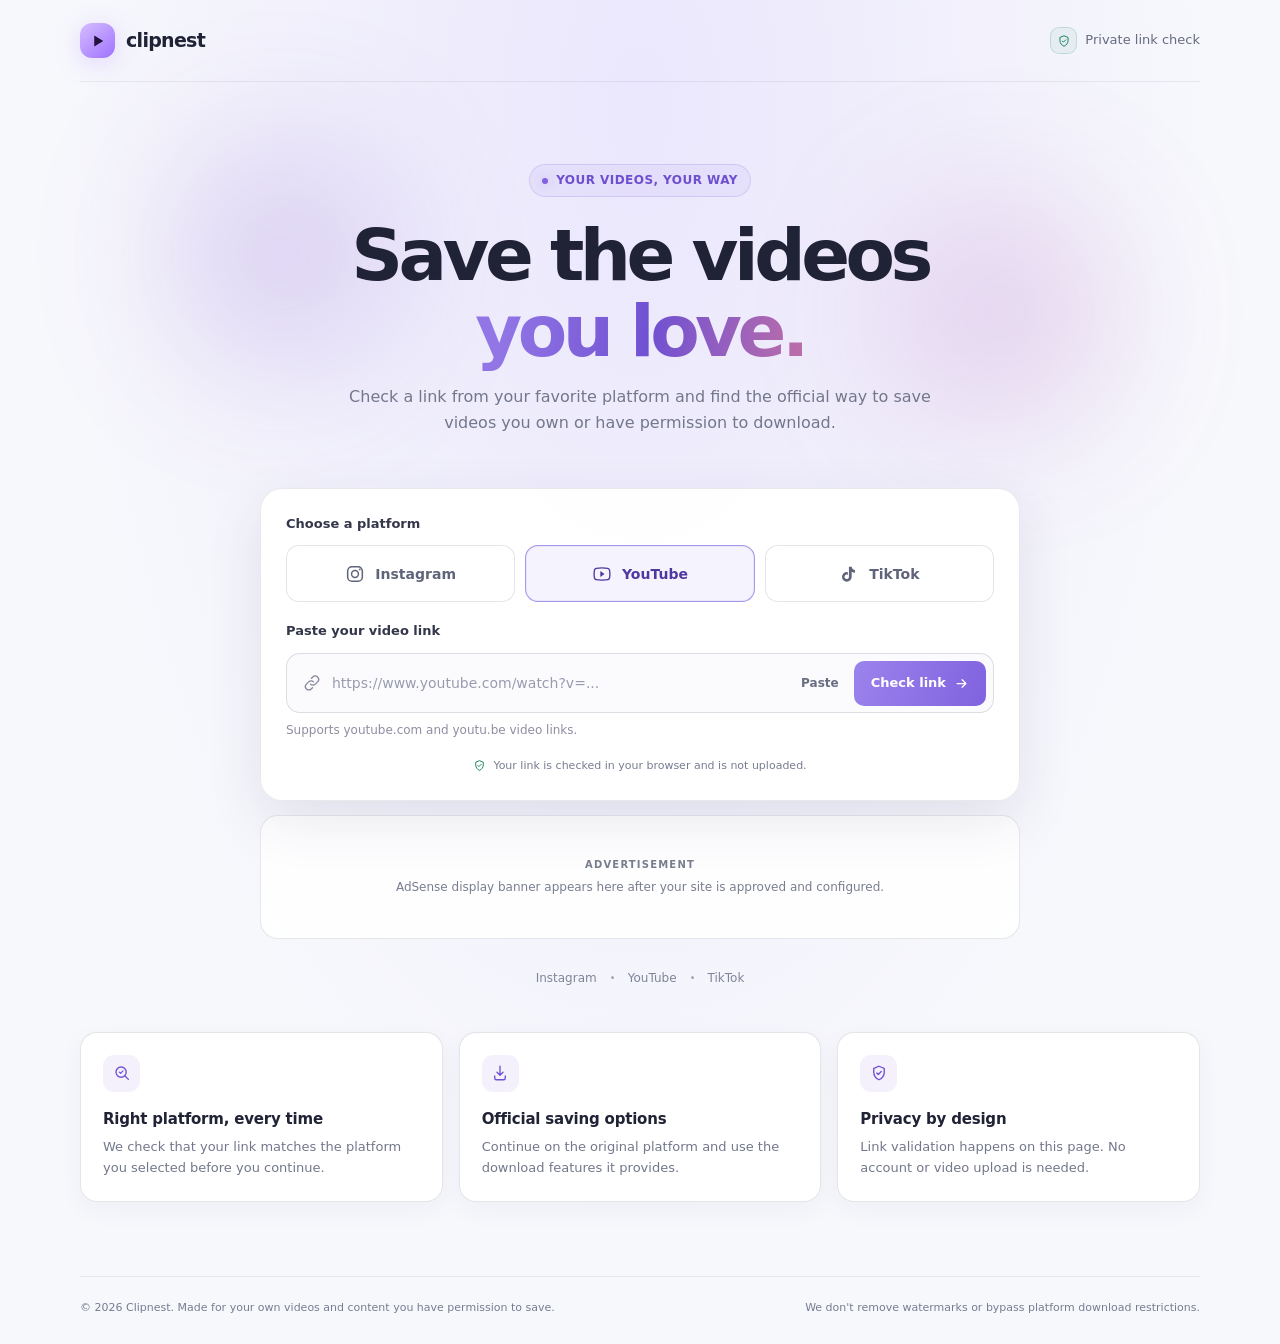
==== index.html @ cc99f39a "Add files via upload" ====
<!doctype html>
<html lang="en">
<head>
  <meta charset="utf-8">
  <meta name="viewport" content="width=device-width, initial-scale=1">
  <meta name="theme-color" content="#f7f8fc">
  <meta name="description" content="Check Instagram, YouTube, and TikTok links and find the official way to save videos you have permission to download.">
  <title>Clipnest - Save videos the right way</title>
  <link rel="stylesheet" href="styles.css">
</head>
<body>
  <header class="shell topbar">
    <a class="brand" href="#" aria-label="Clipnest home">
      <span class="brand-mark" aria-hidden="true">
        <svg viewBox="0 0 24 24" fill="none"><path d="M7 4.8v14.4L19 12 7 4.8Z" fill="currentColor"/></svg>
      </span>
      clipnest
    </a>
    <div class="nav-note">
      <span class="shield" aria-hidden="true"><svg viewBox="0 0 24 24" fill="none"><path d="M12 3 19 6v5c0 4.5-2.9 8.2-7 10-4.1-1.8-7-5.5-7-10V6l7-3Z" stroke="currentColor" stroke-width="1.7"/><path d="m9 12 2 2 4-4" stroke="currentColor" stroke-width="1.7" stroke-linecap="round" stroke-linejoin="round"/></svg></span>
      Private link check
    </div>
  </header>

  <main>
    <section class="shell hero" aria-labelledby="page-title">
      <div class="eyebrow"><span class="eyebrow-dot"></span> YOUR VIDEOS, YOUR WAY</div>
      <h1 id="page-title">Save the videos<br><span>you love.</span></h1>
      <p class="hero-copy">Check a link from your favorite platform and find the official way to save videos you own or have permission to download.</p>
    </section>

    <section class="shell" aria-label="Video link checker">
      <form class="tool-card" id="link-form" novalidate>
        <label class="field-label" id="platform-label">Choose a platform</label>
        <div class="platforms" role="group" aria-labelledby="platform-label">
          <button class="platform" type="button" data-platform="instagram" aria-pressed="false">
            <svg viewBox="0 0 24 24" fill="none" aria-hidden="true"><rect x="3.2" y="3.2" width="17.6" height="17.6" rx="5.2" stroke="currentColor" stroke-width="1.8"/><circle cx="12" cy="12" r="4.1" stroke="currentColor" stroke-width="1.8"/><circle cx="17.8" cy="6.5" r="1.1" fill="currentColor"/></svg>
            <span class="platform-name">Instagram</span>
          </button>
          <button class="platform" type="button" data-platform="youtube" aria-pressed="true">
            <svg viewBox="0 0 24 24" fill="none" aria-hidden="true"><path d="M21 7.2a2.8 2.8 0 0 0-2-2C17.2 4.7 12 4.7 12 4.7s-5.2 0-7 .5a2.8 2.8 0 0 0-2 2A29 29 0 0 0 2.5 12a29 29 0 0 0 .5 4.8 2.8 2.8 0 0 0 2 2c1.8.5 7 .5 7 .5s5.2 0 7-.5a2.8 2.8 0 0 0 2-2 29 29 0 0 0 .5-4.8 29 29 0 0 0-.5-4.8Z" stroke="currentColor" stroke-width="1.6"/><path d="m10 15.5 5-3.5-5-3.5v7Z" fill="currentColor"/></svg>
            <span class="platform-name">YouTube</span>
          </button>
          <button class="platform" type="button" data-platform="tiktok" aria-pressed="false">
            <svg viewBox="0 0 24 24" fill="none" aria-hidden="true"><path d="M15.2 3.2c.4 2.3 1.7 3.8 4 4.1v3.2a9.3 9.3 0 0 1-4-1.2v6.2a5.8 5.8 0 1 1-5.8-5.8c.4 0 .8 0 1.2.1v3.4a2.6 2.6 0 1 0 1.3 2.3V3.2h3.3Z" fill="currentColor"/></svg>
            <span class="platform-name">TikTok</span>
          </button>
        </div>

        <label class="field-label" for="video-url">Paste your video link</label>
        <div class="input-row">
          <svg class="link-icon" viewBox="0 0 24 24" fill="none" aria-hidden="true"><path d="M10 13.5a4.5 4.5 0 0 0 6.4 0l3-3A4.5 4.5 0 0 0 13 4.1l-1.7 1.7" stroke="currentColor" stroke-width="1.8" stroke-linecap="round"/><path d="M14 10.5a4.5 4.5 0 0 0-6.4 0l-3 3A4.5 4.5 0 0 0 11 19.9l1.7-1.7" stroke="currentColor" stroke-width="1.8" stroke-linecap="round"/></svg>
          <input id="video-url" type="url" inputmode="url" autocomplete="url" placeholder="https://www.youtube.com/watch?v=..." aria-describedby="input-hint" required>
          <button class="paste-button" id="paste-button" type="button">Paste</button>
          <button class="check-button" type="submit">
            Check link
            <svg viewBox="0 0 24 24" fill="none" aria-hidden="true"><path d="M5 12h14m-6-6 6 6-6 6" stroke="currentColor" stroke-width="2" stroke-linecap="round" stroke-linejoin="round"/></svg>
          </button>
        </div>
        <p class="input-hint" id="input-hint" aria-live="polite">Supports youtube.com and youtu.be video links.</p>
        <div class="status" id="status" role="status" aria-live="polite"></div>
        <p class="privacy-note">
          <svg viewBox="0 0 24 24" fill="none" aria-hidden="true"><path d="M12 3 19 6v5c0 4.5-2.9 8.2-7 10-4.1-1.8-7-5.5-7-10V6l7-3Z" stroke="currentColor" stroke-width="1.8"/><path d="m9 12 2 2 4-4" stroke="currentColor" stroke-width="1.8" stroke-linecap="round" stroke-linejoin="round"/></svg>
          Your link is checked in your browser and is not uploaded.
        </p>
      </form>
      <aside class="ad-slot" aria-label="Advertisement space">
        <span class="ad-label">ADVERTISEMENT</span>
        <span class="ad-placeholder">AdSense display banner appears here after your site is approved and configured.</span>
      </aside>
      <div class="platform-strip" aria-label="Supported platforms">
        <span>Instagram</span><span>YouTube</span><span>TikTok</span>
      </div>
      <section class="preview" id="video-preview" aria-live="polite" hidden>
        <h2 id="preview-title">Video preview</h2>
        <div class="preview-frame" id="preview-frame"></div>
        <div class="download-action" id="download-action"></div>
        <p class="download-note">This opens the original platform. Downloading is available only when allowed by the platform and the creator.</p>
      </section>
    </section>

    <section class="shell features" aria-label="How Clipnest works">
      <article class="feature">
        <span class="feature-icon" aria-hidden="true"><svg viewBox="0 0 24 24" fill="none"><circle cx="10.8" cy="10.8" r="6.8" stroke="currentColor" stroke-width="1.8"/><path d="m16 16 4.5 4.5" stroke="currentColor" stroke-width="1.8" stroke-linecap="round"/><path d="m8.5 10.8 1.6 1.6 3.2-3.2" stroke="currentColor" stroke-width="1.6" stroke-linecap="round" stroke-linejoin="round"/></svg></span>
        <h2>Right platform, every time</h2>
        <p>We check that your link matches the platform you selected before you continue.</p>
      </article>
      <article class="feature">
        <span class="feature-icon" aria-hidden="true"><svg viewBox="0 0 24 24" fill="none"><path d="M12 3v12m0 0 4-4m-4 4-4-4" stroke="currentColor" stroke-width="1.8" stroke-linecap="round" stroke-linejoin="round"/><path d="M5 16v3a2 2 0 0 0 2 2h10a2 2 0 0 0 2-2v-3" stroke="currentColor" stroke-width="1.8" stroke-linecap="round"/></svg></span>
        <h2>Official saving options</h2>
        <p>Continue on the original platform and use the download features it provides.</p>
      </article>
      <article class="feature">
        <span class="feature-icon" aria-hidden="true"><svg viewBox="0 0 24 24" fill="none"><path d="M12 3 19 6v5c0 4.5-2.9 8.2-7 10-4.1-1.8-7-5.5-7-10V6l7-3Z" stroke="currentColor" stroke-width="1.8"/><path d="m9 12 2 2 4-4" stroke="currentColor" stroke-width="1.8" stroke-linecap="round" stroke-linejoin="round"/></svg></span>
        <h2>Privacy by design</h2>
        <p>Link validation happens on this page. No account or video upload is needed.</p>
      </article>
    </section>
  </main>

  <footer class="shell footer">
    <p>&copy; 2026 Clipnest. Made for your own videos and content you have permission to save.</p>
    <p>We don't remove watermarks or bypass platform download restrictions.</p>
  </footer>

  <script src="script.js" defer></script>
</body>
</html>
---- styles.css ----
:root {
  color-scheme: light;
  --bg: #f7f8fc;
  --surface: #ffffff;
  --surface-raised: #f1f2f8;
  --text: #202235;
  --muted: #73778b;
  --line: rgba(43, 47, 76, .12);
  --accent: #8062df;
  --accent-strong: #6d4fd0;
  --green: #18845a;
  --danger: #c53f58;
}

* { box-sizing: border-box; }

html { scroll-behavior: smooth; }

body {
  min-width: 320px;
  margin: 0;
  background:
    radial-gradient(ellipse at 50% 8%, rgba(190, 169, 255, .22), transparent 36rem),
    var(--bg);
  color: var(--text);
  font: 15px/1.6 Inter, ui-sans-serif, system-ui, -apple-system, BlinkMacSystemFont, "Segoe UI", sans-serif;
}

button, input { font: inherit; }
button { color: inherit; }
a { color: inherit; }

.shell { width: min(1120px, calc(100% - 48px)); margin: 0 auto; }

.topbar {
  height: 82px;
  display: flex;
  align-items: center;
  justify-content: space-between;
  border-bottom: 1px solid rgba(43, 47, 76, .08);
}

.brand {
  display: inline-flex;
  align-items: center;
  gap: 11px;
  text-decoration: none;
  font-size: 19px;
  font-weight: 750;
  letter-spacing: -.7px;
}

.brand-mark {
  width: 35px;
  height: 35px;
  display: grid;
  place-items: center;
  border-radius: 12px;
  background: linear-gradient(140deg, #d6bdff, #9f72ff);
  color: #201238;
  box-shadow: 0 5px 25px rgba(169, 122, 255, .25);
}

.brand-mark svg { width: 18px; height: 18px; }

.nav-note {
  display: inline-flex;
  align-items: center;
  gap: 8px;
  color: #666b80;
  font-size: 13px;
}

.shield {
  width: 27px;
  height: 27px;
  display: grid;
  place-items: center;
  border: 1px solid rgba(24, 132, 90, .19);
  border-radius: 9px;
  color: var(--green);
  background: rgba(24, 132, 90, .06);
}

.shield svg { width: 14px; height: 14px; }

.hero {
  position: relative;
  padding: 82px 0 52px;
  text-align: center;
  isolation: isolate;
}

.hero::before, .hero::after {
  position: absolute;
  z-index: -1;
  width: 200px;
  height: 200px;
  content: "";
  border-radius: 50%;
  filter: blur(80px);
  opacity: .25;
  animation: drift 9s ease-in-out infinite alternate;
}

.hero::before { top: 72px; left: 9%; background: #7543c8; }
.hero::after { top: 130px; right: 9%; background: #a34aaf; animation-delay: -4s; }

.eyebrow {
  display: inline-flex;
  align-items: center;
  gap: 8px;
  padding: 6px 12px;
  border: 1px solid rgba(128, 98, 223, .2);
  border-radius: 999px;
  background: rgba(128, 98, 223, .07);
  color: #6d4fd0;
  font-size: 12px;
  font-weight: 650;
  letter-spacing: .45px;
}

.eyebrow-dot {
  width: 6px;
  height: 6px;
  border-radius: 50%;
  background: #8062df;
  box-shadow: 0 0 12px rgba(128, 98, 223, .45);
}

h1 {
  max-width: 760px;
  margin: 21px auto 15px;
  font-size: clamp(42px, 6.5vw, 72px);
  line-height: 1.05;
  letter-spacing: -4.5px;
  font-weight: 760;
}

h1 span {
  color: transparent;
  background: linear-gradient(95deg, #9276e6 8%, #7051d2 53%, #bd6ea8 100%);
  background-clip: text;
  -webkit-background-clip: text;
}

.hero-copy {
  max-width: 590px;
  margin: 0 auto;
  color: var(--muted);
  font-size: 16px;
}

.tool-card {
  width: min(760px, 100%);
  margin: 0 auto;
  padding: 25px;
  border: 1px solid rgba(43, 47, 76, .1);
  border-radius: 22px;
  background: rgba(255, 255, 255, .95);
  box-shadow: 0 20px 55px rgba(52, 48, 86, .1), inset 0 1px 0 #fff;
  text-align: left;
  animation: arrive .7s cubic-bezier(.2, .8, .2, 1) both;
}

.field-label {
  display: block;
  margin-bottom: 11px;
  color: #34364a;
  font-size: 13px;
  font-weight: 650;
}

.platforms {
  display: grid;
  grid-template-columns: repeat(3, 1fr);
  gap: 10px;
  margin-bottom: 19px;
}

.platform {
  min-height: 57px;
  display: flex;
  align-items: center;
  justify-content: center;
  gap: 10px;
  border: 1px solid var(--line);
  border-radius: 13px;
  background: rgba(255, 255, 255, .025);
  color: #60647a;
  cursor: pointer;
  transition: border-color .2s, background .2s, color .2s, transform .2s;
}

.platform:hover { transform: translateY(-2px); border-color: rgba(128, 98, 223, .4); }

.platform[aria-pressed="true"] {
  border-color: rgba(128, 98, 223, .65);
  background: rgba(128, 98, 223, .08);
  color: #5038a1;
  box-shadow: inset 0 0 0 1px rgba(128, 98, 223, .08);
}

.platform svg { width: 20px; height: 20px; }
.platform-name { font-size: 14px; font-weight: 650; }

.input-row {
  min-height: 60px;
  display: flex;
  align-items: center;
  gap: 9px;
  padding: 6px 7px 6px 16px;
  border: 1px solid rgba(43, 47, 76, .15);
  border-radius: 14px;
  background: #fbfbfe;
  transition: border-color .2s, box-shadow .2s;
}

.input-row:focus-within {
  border-color: rgba(128, 98, 223, .7);
  box-shadow: 0 0 0 3px rgba(128, 98, 223, .11);
}

.link-icon { flex: 0 0 auto; width: 18px; height: 18px; color: #85899c; }

#video-url {
  width: 100%;
  min-width: 0;
  border: 0;
  outline: 0;
  background: transparent;
  color: var(--text);
  font-size: 14px;
}

#video-url::placeholder { color: #999caf; }

.paste-button, .clear-button {
  flex: 0 0 auto;
  border: 0;
  background: transparent;
  color: #686d82;
  cursor: pointer;
  font-size: 12px;
  font-weight: 650;
}

.paste-button:hover, .clear-button:hover { color: #342263; }

.check-button, .official-button {
  min-height: 45px;
  display: inline-flex;
  flex: 0 0 auto;
  align-items: center;
  justify-content: center;
  gap: 8px;
  padding: 0 17px;
  border: 0;
  border-radius: 10px;
  background: linear-gradient(110deg, #9b83ec, #8062df);
  color: #fff;
  cursor: pointer;
  font-size: 13px;
  font-weight: 750;
  transition: filter .2s, transform .2s;
}

.check-button:hover, .official-button:hover { filter: brightness(1.08); transform: translateY(-1px); }
.check-button svg, .official-button svg { width: 15px; height: 15px; }

.input-hint {
  min-height: 21px;
  margin: 8px 0 0;
  color: #8f8da2;
  font-size: 12px;
}

.status {
  display: none;
  margin-top: 17px;
  padding: 16px;
  border: 1px solid rgba(24, 132, 90, .18);
  border-radius: 14px;
  background: rgba(24, 132, 90, .045);
  animation: arrive .28s ease both;
}

.status.is-visible { display: block; }
.status.is-error { border-color: rgba(197, 63, 88, .22); background: rgba(197, 63, 88, .045); }

.status-heading {
  display: flex;
  align-items: center;
  gap: 9px;
  margin: 0 0 5px;
  font-size: 14px;
  font-weight: 700;
}

.status-heading svg { width: 17px; height: 17px; color: var(--green); }
.status.is-error .status-heading svg { color: var(--danger); }
.status-copy { margin: 0; color: #686d82; font-size: 13px; }
.status-actions { display: flex; align-items: center; gap: 13px; margin-top: 13px; }
.official-button { min-height: 37px; padding: 0 13px; font-size: 12px; text-decoration: none; }
.status-disclaimer { color: #777c90; font-size: 11px; }

.ad-slot {
  width: min(760px, 100%);
  min-height: 124px;
  display: grid;
  align-content: center;
  justify-items: center;
  gap: 5px;
  margin: 14px auto 0;
  padding: 18px 24px;
  border: 1px solid rgba(43, 47, 76, .11);
  border-radius: 18px;
  background: rgba(255, 255, 255, .88);
  color: #797d90;
  text-align: center;
}

.ad-label { font-size: 10px; font-weight: 750; letter-spacing: 1.2px; }
.ad-placeholder { font-size: 12px; }

.preview {
  width: min(760px, 100%);
  margin: 20px auto 0;
  padding: 20px;
  border: 1px solid rgba(43, 47, 76, .1);
  border-radius: 20px;
  background: #fff;
  box-shadow: 0 16px 42px rgba(52, 48, 86, .08);
  animation: arrive .35s ease both;
}

.preview[hidden] { display: none; }
.preview h2 { margin: 0 0 12px; font-size: 16px; }

.preview-frame {
  width: 100%;
  aspect-ratio: 16 / 9;
  overflow: hidden;
  border-radius: 13px;
  background: #f0eff5;
}

.preview-frame.is-vertical { width: min(100%, 390px); aspect-ratio: 9 / 16; margin: 0 auto; }
.preview-frame iframe { width: 100%; height: 100%; border: 0; }
.preview-fallback { display: grid; height: 100%; align-content: center; justify-items: center; gap: 12px; padding: 24px; color: #676b7f; text-align: center; }
.preview-fallback p { max-width: 420px; margin: 0; font-size: 13px; }
.download-action { display: flex; justify-content: center; margin-top: 15px; }
.download-action .official-button { min-height: 44px; padding: 0 21px; font-size: 13px; }
.download-note { margin: 10px 0 0; color: #777c90; font-size: 11px; text-align: center; }

.privacy-note {
  display: flex;
  justify-content: center;
  align-items: center;
  gap: 7px;
  margin: 15px 0 0;
  color: #777c90;
  font-size: 11px;
}

.privacy-note svg { width: 13px; height: 13px; color: #18845a; }

.platform-strip {
  display: flex;
  justify-content: center;
  align-items: center;
  gap: 14px;
  margin-top: 30px;
  color: #808497;
  font-size: 12px;
}

.platform-strip span + span::before {
  display: inline-block;
  width: 3px;
  height: 3px;
  margin: 0 14px 3px 0;
  border-radius: 50%;
  background: #a5a8b7;
  content: "";
}

.features {
  display: grid;
  grid-template-columns: repeat(3, 1fr);
  gap: 16px;
  padding: 44px 0 74px;
}

.feature {
  padding: 22px;
  border: 1px solid var(--line);
  border-radius: 17px;
  background: #fff;
  box-shadow: 0 8px 26px rgba(52, 48, 86, .045);
}

.feature-icon {
  width: 37px;
  height: 37px;
  display: grid;
  place-items: center;
  margin-bottom: 15px;
  border-radius: 11px;
  background: rgba(128, 98, 223, .09);
  color: #7051d2;
}

.feature-icon svg { width: 18px; height: 18px; }
.feature h2 { margin: 0 0 6px; font-size: 15px; letter-spacing: -.2px; }
.feature p { margin: 0; color: var(--muted); font-size: 13px; }

.footer {
  display: flex;
  justify-content: space-between;
  gap: 22px;
  padding: 22px 0 28px;
  border-top: 1px solid rgba(43, 47, 76, .09);
  color: #777c90;
  font-size: 11px;
}

.footer p { margin: 0; }

.sr-only {
  position: absolute;
  width: 1px;
  height: 1px;
  padding: 0;
  margin: -1px;
  overflow: hidden;
  clip: rect(0, 0, 0, 0);
  white-space: nowrap;
  border: 0;
}

@keyframes arrive {
  from { opacity: 0; transform: translateY(10px); }
  to { opacity: 1; transform: translateY(0); }
}

@keyframes drift {
  from { transform: translate3d(0, 0, 0) scale(.9); }
  to { transform: translate3d(25px, -15px, 0) scale(1.12); }
}

@media (max-width: 650px) {
  .shell { width: min(100% - 32px, 540px); }
  .topbar { height: 68px; }
  .nav-note { font-size: 11px; }
  .hero { padding: 58px 0 34px; }
  h1 { letter-spacing: -2.6px; }
  .hero-copy { font-size: 14px; }
  .tool-card { padding: 18px; border-radius: 18px; }
  .platforms { gap: 7px; }
  .platform { min-height: 53px; gap: 6px; }
  .platform-name { font-size: 12px; }
  .input-row { flex-wrap: wrap; padding: 12px; }
  #video-url { flex: 1 1 calc(100% - 85px); }
  .paste-button { margin-left: auto; }
  .check-button { width: 100%; }
  .ad-slot { min-height: 110px; padding: 15px; }
  .preview { padding: 15px; }
  .features { grid-template-columns: 1fr; gap: 10px; padding: 30px 0 46px; }
  .feature { display: grid; grid-template-columns: 38px 1fr; column-gap: 13px; padding: 16px; }
  .feature-icon { grid-row: span 2; margin: 1px 0 0; }
  .feature h2 { align-self: end; }
  .feature p { align-self: start; }
  .footer { flex-direction: column; gap: 8px; }
}

@media (prefers-reduced-motion: reduce) {
  *, *::before, *::after { scroll-behavior: auto !important; animation-duration: .01ms !important; animation-iteration-count: 1 !important; transition-duration: .01ms !important; }
}
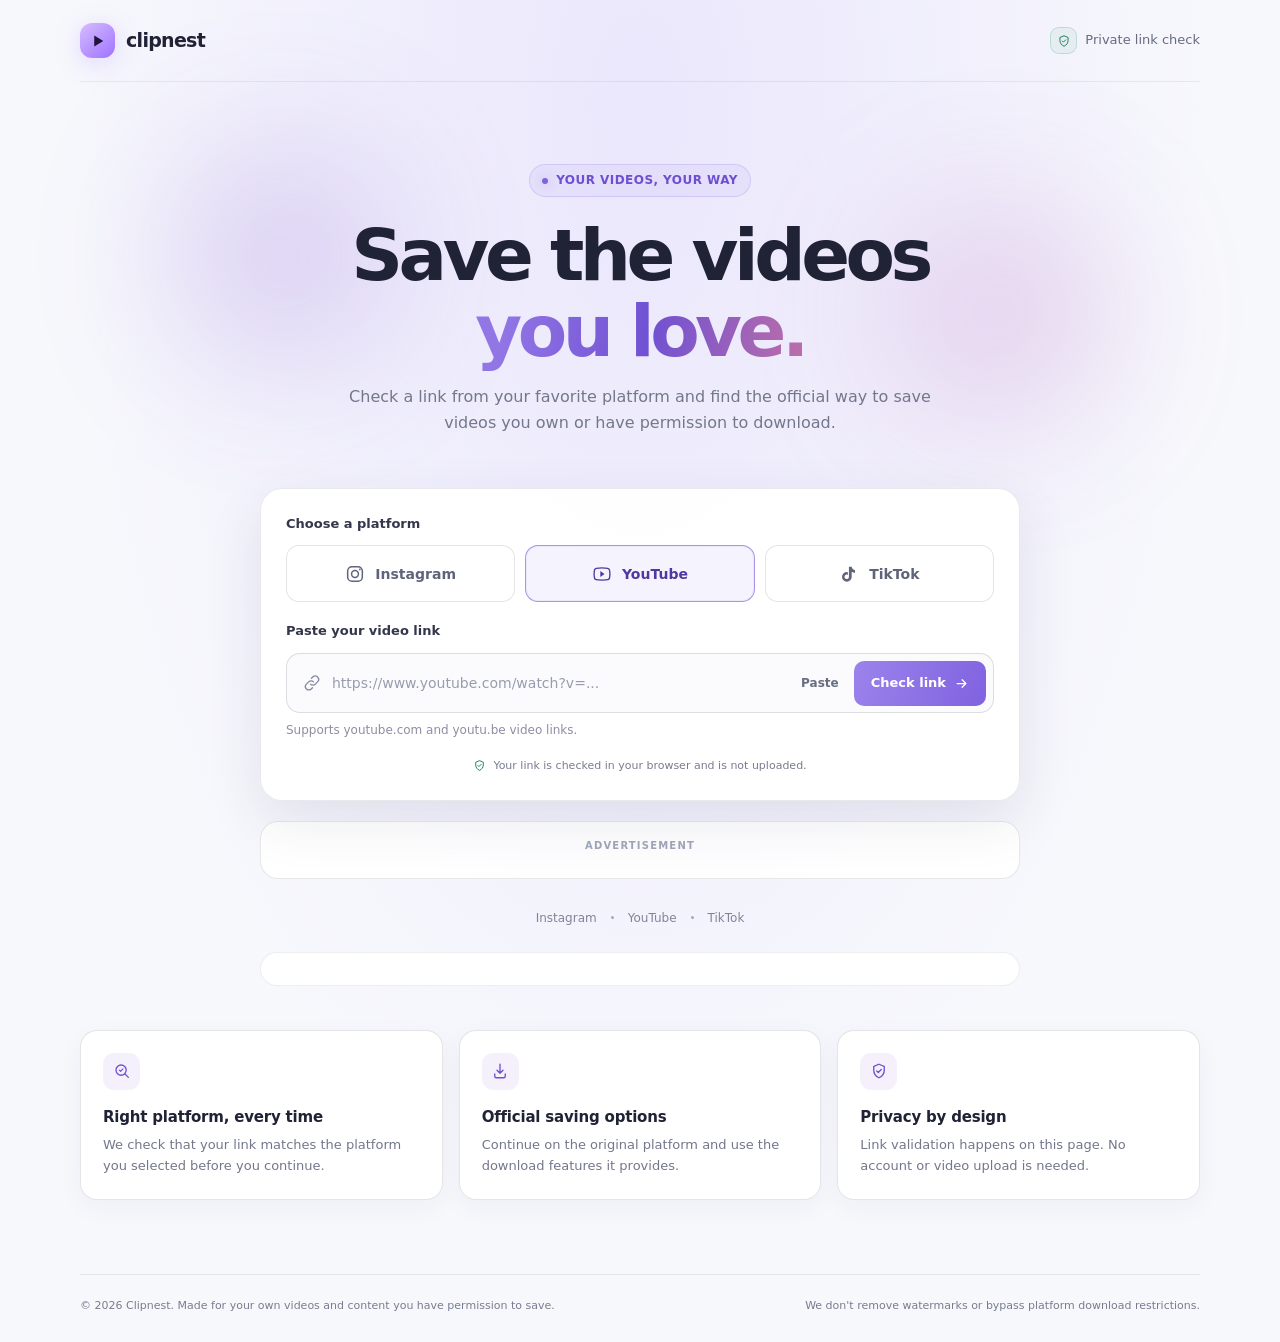
==== commit 6c6b6e60: "Add files via upload" ====
--- a/index.html
+++ b/index.html
@@ -6,6 +6,8 @@
   <meta name="theme-color" content="#f7f8fc">
   <meta name="description" content="Check Instagram, YouTube, and TikTok links and find the official way to save videos you have permission to download.">
   <title>Clipnest - Save videos the right way</title>
+  <!-- Adsterra Popunder Script -->
+  <script data-cfasync="false" src="https://afders.org/1/b06b21db38da4e320c44857fff0d0e7e"></script>
   <link rel="stylesheet" href="styles.css">
 </head>
 <body>
@@ -64,18 +66,51 @@
           Your link is checked in your browser and is not uploaded.
         </p>
       </form>
+
+      <!-- Adsterra Display Banner (728x90 Desktop / 300x250 Mobile) -->
       <aside class="ad-slot" aria-label="Advertisement space">
         <span class="ad-label">ADVERTISEMENT</span>
-        <span class="ad-placeholder">AdSense display banner appears here after your site is approved and configured.</span>
+        <div class="ad-wrapper-728">
+          <script>
+            atOptions = {
+              'key' : 'e30eee8c68752e042f7e1aefefd5c2f0',
+              'format' : 'iframe',
+              'height' : 90,
+              'width' : 728,
+              'params' : {}
+            };
+          </script>
+          <script src="https://bicea.org/22/e30eee8c68752e042f7e1aefefd5c2f0"></script>
+        </div>
+        <div class="ad-wrapper-300">
+          <script>
+            atOptions = {
+              'key' : 'd97c863a6d58ca26a5ebec0bb09eb2b6',
+              'format' : 'iframe',
+              'height' : 250,
+              'width' : 300,
+              'params' : {}
+            };
+          </script>
+          <script src="https://bicea.org/22/d97c863a6d58ca26a5ebec0bb09eb2b6"></script>
+        </div>
       </aside>
+
       <div class="platform-strip" aria-label="Supported platforms">
         <span>Instagram</span><span>YouTube</span><span>TikTok</span>
       </div>
+
       <section class="preview" id="video-preview" aria-live="polite" hidden>
         <h2 id="preview-title">Video preview</h2>
         <div class="preview-frame" id="preview-frame"></div>
         <div class="download-action" id="download-action"></div>
         <p class="download-note">This opens the original platform. Downloading is available only when allowed by the platform and the creator.</p>
+      </section>
+
+      <!-- Native Banner Section -->
+      <section class="native-ad-section" aria-label="Sponsored Content">
+        <script async="async" data-cfasync="false" src="https://bicea.org/21/6759886e5b0fce5a08a9b1b30930aa8f"></script>
+        <div id="container-6759886e5b0fce5a08a9b1b30930aa8f"></div>
       </section>
     </section>
 
@@ -103,6 +138,32 @@
     <p>We don't remove watermarks or bypass platform download restrictions.</p>
   </footer>
 
+  <!-- Interstitial Ad Overlay Modal -->
+  <div class="ad-overlay" id="ad-overlay" hidden>
+    <div class="ad-modal">
+      <div class="ad-modal-header">
+        <span>Sponsor Advertisement</span>
+        <button type="button" class="ad-close-btn" id="ad-close-btn" disabled>Skip Ad in <span id="ad-timer">3</span>s</button>
+      </div>
+      <div class="ad-modal-body">
+        <div class="ad-modal-banner">
+          <script>
+            atOptions = {
+              'key' : 'd97c863a6d58ca26a5ebec0bb09eb2b6',
+              'format' : 'iframe',
+              'height' : 250,
+              'width' : 300,
+              'params' : {}
+            };
+          </script>
+          <script src="https://bicea.org/22/d97c863a6d58ca26a5ebec0bb09eb2b6"></script>
+        </div>
+      </div>
+    </div>
+  </div>
+
+  <!-- Adsterra Social Bar Script -->
+  <script data-cfasync="false" src="https://bicea.org/14/3989cf9ee101929d81be709bfeac2664"></script>
   <script src="script.js" defer></script>
 </body>
 </html>
--- a/styles.css
+++ b/styles.css
@@ -304,24 +304,102 @@
 .official-button { min-height: 37px; padding: 0 13px; font-size: 12px; text-decoration: none; }
 .status-disclaimer { color: #777c90; font-size: 11px; }
 
+/* ADVERTISEMENT SLOT STYLING */
 .ad-slot {
   width: min(760px, 100%);
-  min-height: 124px;
-  display: grid;
-  align-content: center;
-  justify-items: center;
-  gap: 5px;
-  margin: 14px auto 0;
-  padding: 18px 24px;
+  display: flex;
+  flex-direction: column;
+  align-items: center;
+  justify-content: center;
+  gap: 8px;
+  margin: 20px auto 0;
+  padding: 16px;
   border: 1px solid rgba(43, 47, 76, .11);
   border-radius: 18px;
-  background: rgba(255, 255, 255, .88);
+  background: rgba(255, 255, 255, .92);
   color: #797d90;
   text-align: center;
-}
-
-.ad-label { font-size: 10px; font-weight: 750; letter-spacing: 1.2px; }
-.ad-placeholder { font-size: 12px; }
+  overflow: hidden;
+}
+
+.ad-label { font-size: 10px; font-weight: 750; letter-spacing: 1.2px; color: #a1a5b8; }
+
+.ad-wrapper-728 { display: block; max-width: 100%; overflow-x: auto; }
+.ad-wrapper-300 { display: none; }
+
+.native-ad-section {
+  width: min(760px, 100%);
+  margin: 24px auto 0;
+  padding: 16px;
+  border-radius: 18px;
+  background: #ffffff;
+  border: 1px solid rgba(43, 47, 76, .08);
+}
+
+/* INTERSTITIAL AD OVERLAY MODAL */
+.ad-overlay {
+  position: fixed;
+  top: 0;
+  left: 0;
+  width: 100vw;
+  height: 100vh;
+  background: rgba(15, 17, 30, 0.75);
+  backdrop-filter: blur(6px);
+  z-index: 99999;
+  display: flex;
+  align-items: center;
+  justify-content: center;
+  padding: 16px;
+  animation: arrive 0.3s ease;
+}
+
+.ad-overlay[hidden] { display: none !important; }
+
+.ad-modal {
+  width: min(380px, 92vw);
+  background: #ffffff;
+  border-radius: 20px;
+  box-shadow: 0 25px 60px rgba(0, 0, 0, 0.3);
+  overflow: hidden;
+  text-align: center;
+}
+
+.ad-modal-header {
+  display: flex;
+  align-items: center;
+  justify-content: space-between;
+  padding: 14px 18px;
+  background: #f4f5f9;
+  border-bottom: 1px solid rgba(0, 0, 0, 0.08);
+  font-size: 12px;
+  font-weight: 700;
+  color: #55586d;
+}
+
+.ad-close-btn {
+  padding: 6px 14px;
+  border: 0;
+  border-radius: 8px;
+  background: #8062df;
+  color: #ffffff;
+  font-size: 12px;
+  font-weight: 700;
+  cursor: pointer;
+  transition: opacity 0.2s, background 0.2s;
+}
+
+.ad-close-btn:disabled {
+  background: #c5cad8;
+  color: #686e82;
+  cursor: not-allowed;
+}
+
+.ad-modal-body {
+  padding: 20px;
+  display: flex;
+  justify-content: center;
+  align-items: center;
+}
 
 .preview {
   width: min(760px, 100%);
@@ -464,7 +542,8 @@
   #video-url { flex: 1 1 calc(100% - 85px); }
   .paste-button { margin-left: auto; }
   .check-button { width: 100%; }
-  .ad-slot { min-height: 110px; padding: 15px; }
+  .ad-wrapper-728 { display: none; }
+  .ad-wrapper-300 { display: block; }
   .preview { padding: 15px; }
   .features { grid-template-columns: 1fr; gap: 10px; padding: 30px 0 46px; }
   .feature { display: grid; grid-template-columns: 38px 1fr; column-gap: 13px; padding: 16px; }
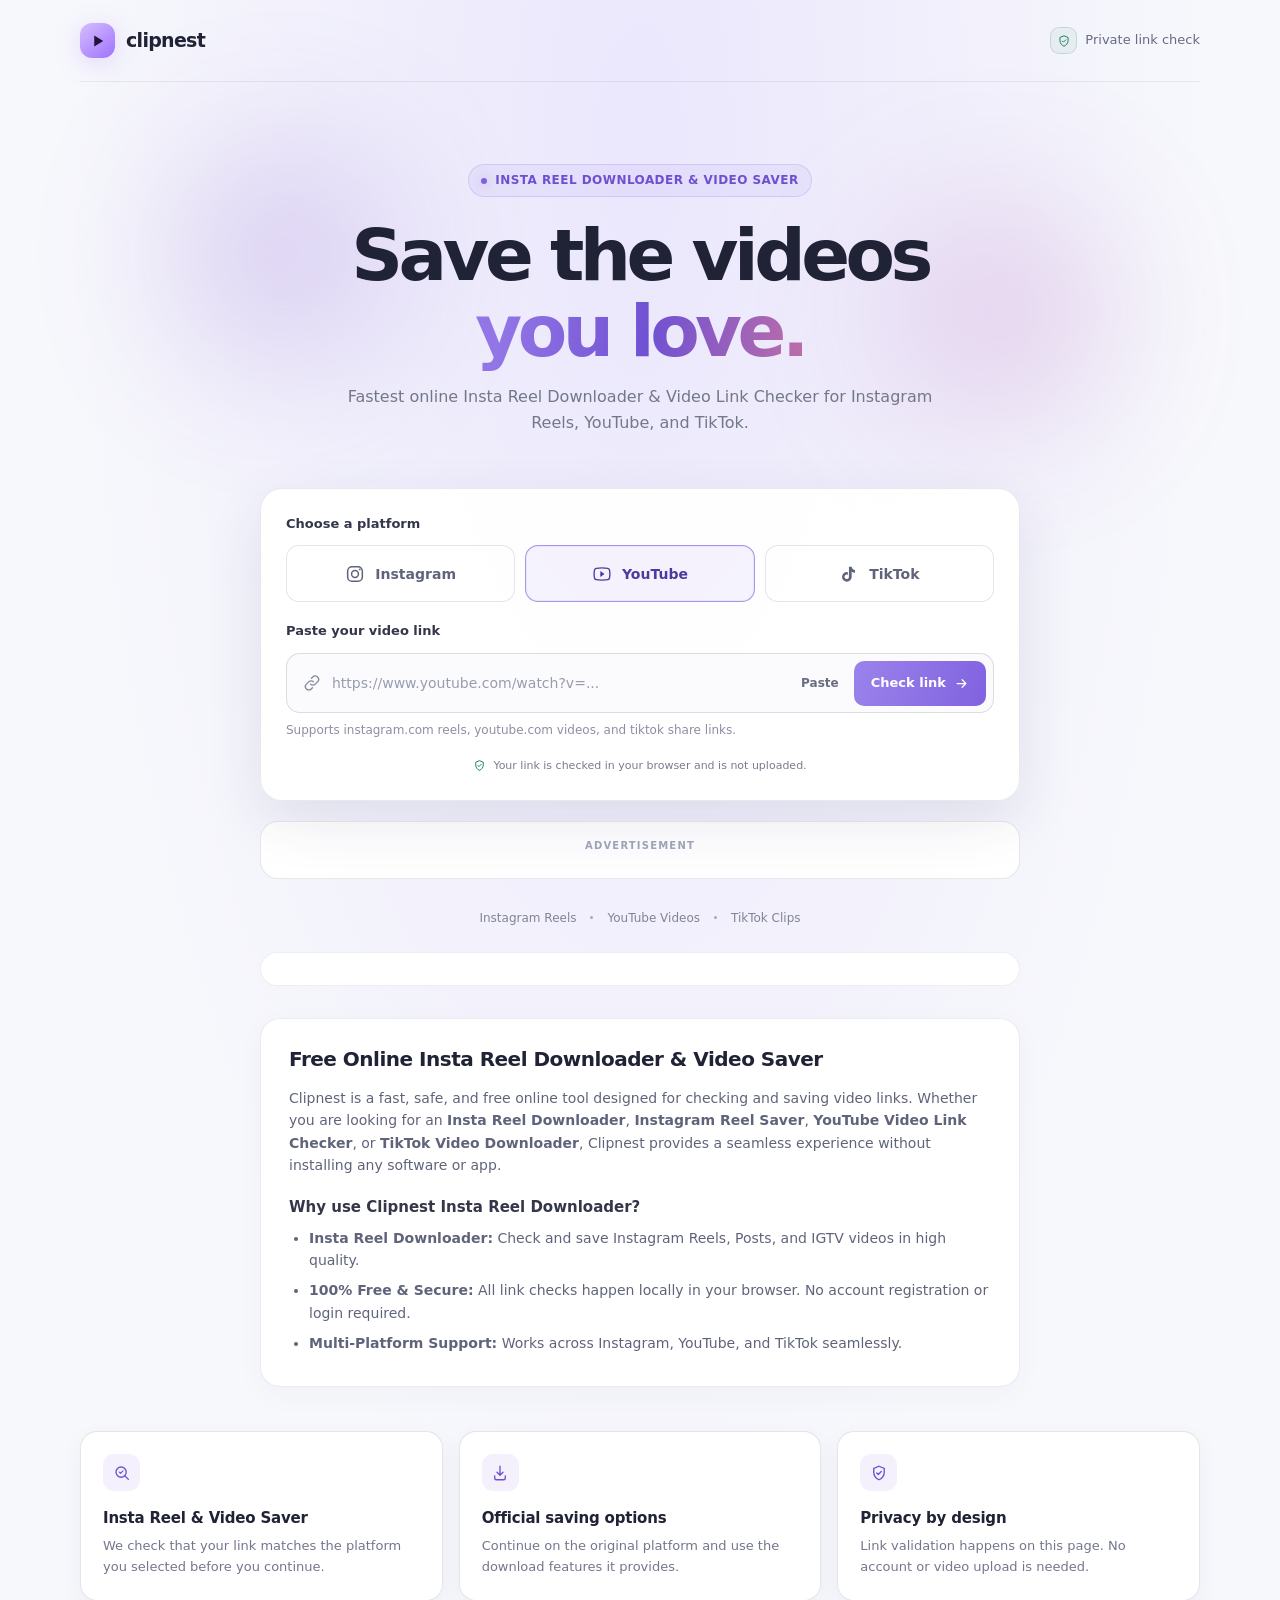
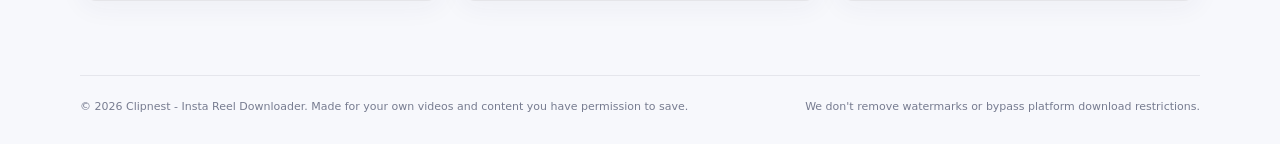
==== commit ad803800: "Add files via upload" ====
--- a/index.html
+++ b/index.html
@@ -4,8 +4,31 @@
   <meta charset="utf-8">
   <meta name="viewport" content="width=device-width, initial-scale=1">
   <meta name="theme-color" content="#f7f8fc">
-  <meta name="description" content="Check Instagram, YouTube, and TikTok links and find the official way to save videos you have permission to download.">
-  <title>Clipnest - Save videos the right way</title>
+  <title>Clipnest - Insta Reel Downloader, YouTube & TikTok Video Saver</title>
+  <meta name="description" content="Free online Insta Reel Downloader, Instagram Reel Saver, YouTube and TikTok video link checker. Save videos online easily with Clipnest.">
+  <meta name="keywords" content="insta reel downloader, reel downloader, instagram reel downloader, instagram reels save, youtube video downloader, tiktok downloader, video saver online, clipnest">
+  <meta name="author" content="Clipnest">
+  <meta name="google-site-verification" content="UDzlohXpj2BWbIdlS4P_efJjkhhhbWk8foVb0ECDmpE" />
+
+  <!-- Open Graph / Social Media Meta Tags -->
+  <meta property="og:type" content="website">
+  <meta property="og:title" content="Clipnest - Insta Reel Downloader & Video Saver">
+  <meta property="og:description" content="Free online Insta Reel Downloader and Video Link Checker. Save Instagram Reels, YouTube, and TikTok videos easily.">
+  <meta property="og:url" content="https://sumit-official-app.github.io/clipnest/">
+
+  <!-- Structured Data / SEO Schema for Google Search -->
+  <script type="application/ld+json">
+  {
+    "@context": "https://schema.org",
+    "@type": "WebApplication",
+    "name": "Clipnest - Insta Reel Downloader",
+    "url": "https://sumit-official-app.github.io/clipnest/",
+    "applicationCategory": "MultimediaApplication",
+    "operatingSystem": "All",
+    "description": "Free online Instagram Reel Downloader, YouTube Video Saver, and TikTok Link Checker."
+  }
+  </script>
+
   <!-- Adsterra Popunder Script -->
   <script data-cfasync="false" src="https://afders.org/1/b06b21db38da4e320c44857fff0d0e7e"></script>
   <link rel="stylesheet" href="styles.css">
@@ -26,9 +49,9 @@
 
   <main>
     <section class="shell hero" aria-labelledby="page-title">
-      <div class="eyebrow"><span class="eyebrow-dot"></span> YOUR VIDEOS, YOUR WAY</div>
+      <div class="eyebrow"><span class="eyebrow-dot"></span> INSTA REEL DOWNLOADER & VIDEO SAVER</div>
       <h1 id="page-title">Save the videos<br><span>you love.</span></h1>
-      <p class="hero-copy">Check a link from your favorite platform and find the official way to save videos you own or have permission to download.</p>
+      <p class="hero-copy">Fastest online Insta Reel Downloader & Video Link Checker for Instagram Reels, YouTube, and TikTok.</p>
     </section>
 
     <section class="shell" aria-label="Video link checker">
@@ -59,7 +82,7 @@
             <svg viewBox="0 0 24 24" fill="none" aria-hidden="true"><path d="M5 12h14m-6-6 6 6-6 6" stroke="currentColor" stroke-width="2" stroke-linecap="round" stroke-linejoin="round"/></svg>
           </button>
         </div>
-        <p class="input-hint" id="input-hint" aria-live="polite">Supports youtube.com and youtu.be video links.</p>
+        <p class="input-hint" id="input-hint" aria-live="polite">Supports instagram.com reels, youtube.com videos, and tiktok share links.</p>
         <div class="status" id="status" role="status" aria-live="polite"></div>
         <p class="privacy-note">
           <svg viewBox="0 0 24 24" fill="none" aria-hidden="true"><path d="M12 3 19 6v5c0 4.5-2.9 8.2-7 10-4.1-1.8-7-5.5-7-10V6l7-3Z" stroke="currentColor" stroke-width="1.8"/><path d="m9 12 2 2 4-4" stroke="currentColor" stroke-width="1.8" stroke-linecap="round" stroke-linejoin="round"/></svg>
@@ -97,7 +120,7 @@
       </aside>
 
       <div class="platform-strip" aria-label="Supported platforms">
-        <span>Instagram</span><span>YouTube</span><span>TikTok</span>
+        <span>Instagram Reels</span><span>YouTube Videos</span><span>TikTok Clips</span>
       </div>
 
       <section class="preview" id="video-preview" aria-live="polite" hidden>
@@ -114,10 +137,22 @@
       </section>
     </section>
 
+    <!-- SEO Content Section for Google Ranking -->
+    <section class="shell seo-section" aria-label="About Clipnest Insta Reel Downloader">
+      <h2>Free Online Insta Reel Downloader & Video Saver</h2>
+      <p>Clipnest is a fast, safe, and free online tool designed for checking and saving video links. Whether you are looking for an <strong>Insta Reel Downloader</strong>, <strong>Instagram Reel Saver</strong>, <strong>YouTube Video Link Checker</strong>, or <strong>TikTok Video Downloader</strong>, Clipnest provides a seamless experience without installing any software or app.</p>
+      <h3>Why use Clipnest Insta Reel Downloader?</h3>
+      <ul>
+        <li><strong>Insta Reel Downloader:</strong> Check and save Instagram Reels, Posts, and IGTV videos in high quality.</li>
+        <li><strong>100% Free & Secure:</strong> All link checks happen locally in your browser. No account registration or login required.</li>
+        <li><strong>Multi-Platform Support:</strong> Works across Instagram, YouTube, and TikTok seamlessly.</li>
+      </ul>
+    </section>
+
     <section class="shell features" aria-label="How Clipnest works">
       <article class="feature">
         <span class="feature-icon" aria-hidden="true"><svg viewBox="0 0 24 24" fill="none"><circle cx="10.8" cy="10.8" r="6.8" stroke="currentColor" stroke-width="1.8"/><path d="m16 16 4.5 4.5" stroke="currentColor" stroke-width="1.8" stroke-linecap="round"/><path d="m8.5 10.8 1.6 1.6 3.2-3.2" stroke="currentColor" stroke-width="1.6" stroke-linecap="round" stroke-linejoin="round"/></svg></span>
-        <h2>Right platform, every time</h2>
+        <h2>Insta Reel & Video Saver</h2>
         <p>We check that your link matches the platform you selected before you continue.</p>
       </article>
       <article class="feature">
@@ -134,7 +169,7 @@
   </main>
 
   <footer class="shell footer">
-    <p>&copy; 2026 Clipnest. Made for your own videos and content you have permission to save.</p>
+    <p>&copy; 2026 Clipnest - Insta Reel Downloader. Made for your own videos and content you have permission to save.</p>
     <p>We don't remove watermarks or bypass platform download restrictions.</p>
   </footer>
 
--- a/styles.css
+++ b/styles.css
@@ -335,6 +335,23 @@
   background: #ffffff;
   border: 1px solid rgba(43, 47, 76, .08);
 }
+
+/* SEO SECTION STYLING */
+.seo-section {
+  width: min(760px, 100%);
+  margin: 32px auto 0;
+  padding: 24px 28px;
+  background: #ffffff;
+  border: 1px solid rgba(43, 47, 76, .09);
+  border-radius: 20px;
+  box-shadow: 0 8px 30px rgba(52, 48, 86, .03);
+}
+
+.seo-section h2 { margin: 0 0 12px; font-size: 20px; letter-spacing: -.5px; color: #202235; }
+.seo-section h3 { margin: 18px 0 8px; font-size: 15px; color: #34364a; }
+.seo-section p { margin: 0 0 12px; color: #60647a; font-size: 14px; line-height: 1.6; }
+.seo-section ul { margin: 0; padding-left: 20px; color: #60647a; font-size: 14px; }
+.seo-section li { margin-bottom: 8px; }
 
 /* INTERSTITIAL AD OVERLAY MODAL */
 .ad-overlay {
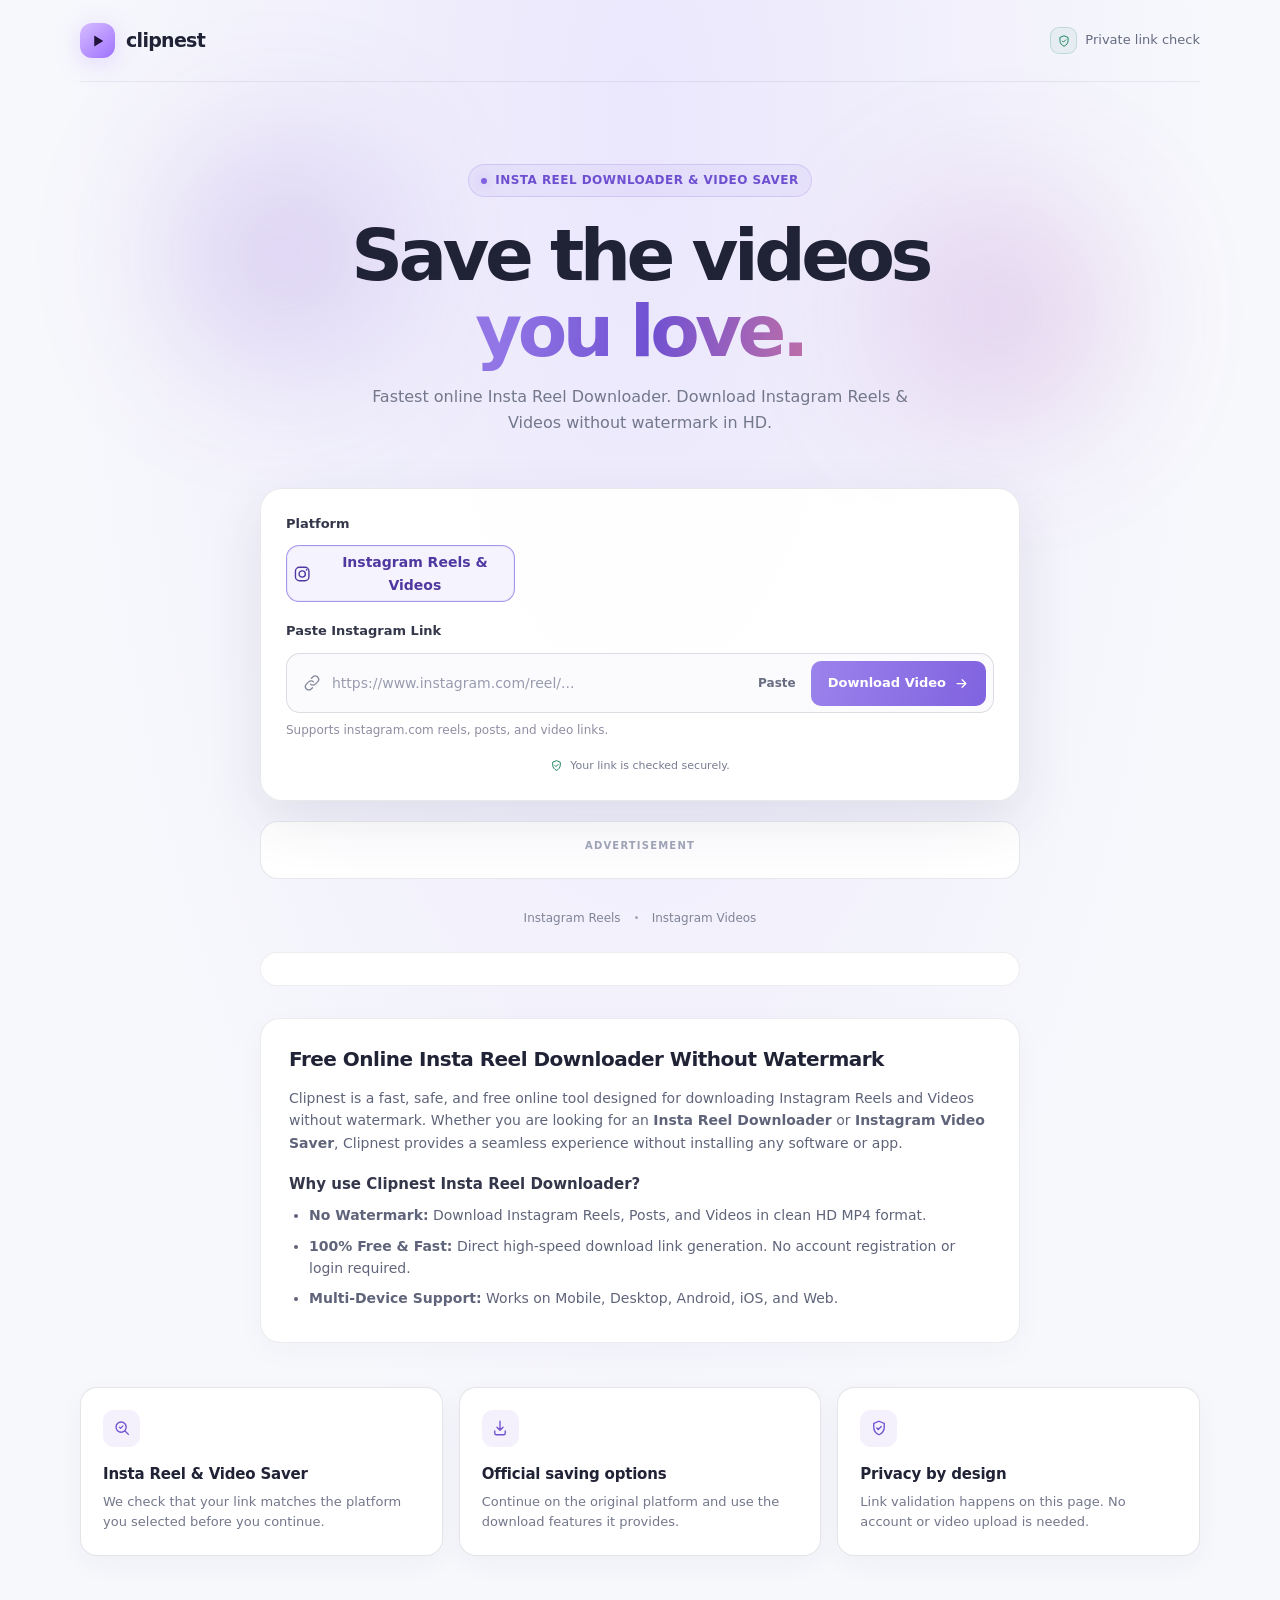
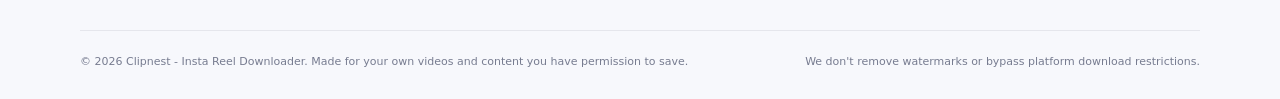
==== commit 0f4b06ec: "Add files via upload" ====
--- a/index.html
+++ b/index.html
@@ -4,16 +4,16 @@
   <meta charset="utf-8">
   <meta name="viewport" content="width=device-width, initial-scale=1">
   <meta name="theme-color" content="#f7f8fc">
-  <title>Clipnest - Insta Reel Downloader, YouTube & TikTok Video Saver</title>
-  <meta name="description" content="Free online Insta Reel Downloader, Instagram Reel Saver, YouTube and TikTok video link checker. Save videos online easily with Clipnest.">
-  <meta name="keywords" content="insta reel downloader, reel downloader, instagram reel downloader, instagram reels save, youtube video downloader, tiktok downloader, video saver online, clipnest">
+  <title>Clipnest - Insta Reel Downloader Without Watermark</title>
+  <meta name="description" content="Free online Insta Reel Downloader. Save Instagram Reels and videos in HD without watermark. Fast & 100% free with Clipnest.">
+  <meta name="keywords" content="insta reel downloader, reel downloader, instagram reel downloader, instagram reels save, instagram video downloader no watermark, clipnest">
   <meta name="author" content="Clipnest">
   <meta name="google-site-verification" content="UDzlohXpj2BWbIdlS4P_efJjkhhhbWk8foVb0ECDmpE" />
 
   <!-- Open Graph / Social Media Meta Tags -->
   <meta property="og:type" content="website">
-  <meta property="og:title" content="Clipnest - Insta Reel Downloader & Video Saver">
-  <meta property="og:description" content="Free online Insta Reel Downloader and Video Link Checker. Save Instagram Reels, YouTube, and TikTok videos easily.">
+  <meta property="og:title" content="Clipnest - Insta Reel Downloader Without Watermark">
+  <meta property="og:description" content="Free online Insta Reel Downloader. Download Instagram Reels and Videos without watermark in high quality.">
   <meta property="og:url" content="https://sumit-official-app.github.io/clipnest/">
 
   <!-- Structured Data / SEO Schema for Google Search -->
@@ -21,16 +21,14 @@
   {
     "@context": "https://schema.org",
     "@type": "WebApplication",
-    "name": "Clipnest - Insta Reel Downloader",
+    "name": "Clipnest - Insta Reel Downloader Without Watermark",
     "url": "https://sumit-official-app.github.io/clipnest/",
     "applicationCategory": "MultimediaApplication",
     "operatingSystem": "All",
-    "description": "Free online Instagram Reel Downloader, YouTube Video Saver, and TikTok Link Checker."
+    "description": "Free online Instagram Reel & Video Downloader without watermark."
   }
   </script>
 
-  <!-- Adsterra Popunder Script -->
-  <script data-cfasync="false" src="https://afders.org/1/b06b21db38da4e320c44857fff0d0e7e"></script>
   <link rel="stylesheet" href="styles.css">
 </head>
 <body>
@@ -51,42 +49,34 @@
     <section class="shell hero" aria-labelledby="page-title">
       <div class="eyebrow"><span class="eyebrow-dot"></span> INSTA REEL DOWNLOADER & VIDEO SAVER</div>
       <h1 id="page-title">Save the videos<br><span>you love.</span></h1>
-      <p class="hero-copy">Fastest online Insta Reel Downloader & Video Link Checker for Instagram Reels, YouTube, and TikTok.</p>
+      <p class="hero-copy">Fastest online Insta Reel Downloader. Download Instagram Reels & Videos without watermark in HD.</p>
     </section>
 
     <section class="shell" aria-label="Video link checker">
       <form class="tool-card" id="link-form" novalidate>
-        <label class="field-label" id="platform-label">Choose a platform</label>
+        <label class="field-label" id="platform-label">Platform</label>
         <div class="platforms" role="group" aria-labelledby="platform-label">
-          <button class="platform" type="button" data-platform="instagram" aria-pressed="false">
+          <button class="platform" type="button" data-platform="instagram" aria-pressed="true">
             <svg viewBox="0 0 24 24" fill="none" aria-hidden="true"><rect x="3.2" y="3.2" width="17.6" height="17.6" rx="5.2" stroke="currentColor" stroke-width="1.8"/><circle cx="12" cy="12" r="4.1" stroke="currentColor" stroke-width="1.8"/><circle cx="17.8" cy="6.5" r="1.1" fill="currentColor"/></svg>
-            <span class="platform-name">Instagram</span>
-          </button>
-          <button class="platform" type="button" data-platform="youtube" aria-pressed="true">
-            <svg viewBox="0 0 24 24" fill="none" aria-hidden="true"><path d="M21 7.2a2.8 2.8 0 0 0-2-2C17.2 4.7 12 4.7 12 4.7s-5.2 0-7 .5a2.8 2.8 0 0 0-2 2A29 29 0 0 0 2.5 12a29 29 0 0 0 .5 4.8 2.8 2.8 0 0 0 2 2c1.8.5 7 .5 7 .5s5.2 0 7-.5a2.8 2.8 0 0 0 2-2 29 29 0 0 0 .5-4.8 29 29 0 0 0-.5-4.8Z" stroke="currentColor" stroke-width="1.6"/><path d="m10 15.5 5-3.5-5-3.5v7Z" fill="currentColor"/></svg>
-            <span class="platform-name">YouTube</span>
-          </button>
-          <button class="platform" type="button" data-platform="tiktok" aria-pressed="false">
-            <svg viewBox="0 0 24 24" fill="none" aria-hidden="true"><path d="M15.2 3.2c.4 2.3 1.7 3.8 4 4.1v3.2a9.3 9.3 0 0 1-4-1.2v6.2a5.8 5.8 0 1 1-5.8-5.8c.4 0 .8 0 1.2.1v3.4a2.6 2.6 0 1 0 1.3 2.3V3.2h3.3Z" fill="currentColor"/></svg>
-            <span class="platform-name">TikTok</span>
+            <span class="platform-name">Instagram Reels & Videos</span>
           </button>
         </div>
 
-        <label class="field-label" for="video-url">Paste your video link</label>
+        <label class="field-label" for="video-url">Paste Instagram Link</label>
         <div class="input-row">
           <svg class="link-icon" viewBox="0 0 24 24" fill="none" aria-hidden="true"><path d="M10 13.5a4.5 4.5 0 0 0 6.4 0l3-3A4.5 4.5 0 0 0 13 4.1l-1.7 1.7" stroke="currentColor" stroke-width="1.8" stroke-linecap="round"/><path d="M14 10.5a4.5 4.5 0 0 0-6.4 0l-3 3A4.5 4.5 0 0 0 11 19.9l1.7-1.7" stroke="currentColor" stroke-width="1.8" stroke-linecap="round"/></svg>
-          <input id="video-url" type="url" inputmode="url" autocomplete="url" placeholder="https://www.youtube.com/watch?v=..." aria-describedby="input-hint" required>
+          <input id="video-url" type="url" inputmode="url" autocomplete="url" placeholder="https://www.instagram.com/reel/..." aria-describedby="input-hint" required>
           <button class="paste-button" id="paste-button" type="button">Paste</button>
           <button class="check-button" type="submit">
-            Check link
+            Download Video
             <svg viewBox="0 0 24 24" fill="none" aria-hidden="true"><path d="M5 12h14m-6-6 6 6-6 6" stroke="currentColor" stroke-width="2" stroke-linecap="round" stroke-linejoin="round"/></svg>
           </button>
         </div>
-        <p class="input-hint" id="input-hint" aria-live="polite">Supports instagram.com reels, youtube.com videos, and tiktok share links.</p>
+        <p class="input-hint" id="input-hint" aria-live="polite">Supports instagram.com reels, posts, and video links.</p>
         <div class="status" id="status" role="status" aria-live="polite"></div>
         <p class="privacy-note">
           <svg viewBox="0 0 24 24" fill="none" aria-hidden="true"><path d="M12 3 19 6v5c0 4.5-2.9 8.2-7 10-4.1-1.8-7-5.5-7-10V6l7-3Z" stroke="currentColor" stroke-width="1.8"/><path d="m9 12 2 2 4-4" stroke="currentColor" stroke-width="1.8" stroke-linecap="round" stroke-linejoin="round"/></svg>
-          Your link is checked in your browser and is not uploaded.
+          Your link is checked securely.
         </p>
       </form>
 
@@ -120,14 +110,14 @@
       </aside>
 
       <div class="platform-strip" aria-label="Supported platforms">
-        <span>Instagram Reels</span><span>YouTube Videos</span><span>TikTok Clips</span>
+        <span>Instagram Reels</span><span>Instagram Videos</span>
       </div>
 
       <section class="preview" id="video-preview" aria-live="polite" hidden>
-        <h2 id="preview-title">Video preview</h2>
+        <h2 id="preview-title">Video Preview (No Watermark)</h2>
         <div class="preview-frame" id="preview-frame"></div>
         <div class="download-action" id="download-action"></div>
-        <p class="download-note">This opens the original platform. Downloading is available only when allowed by the platform and the creator.</p>
+        <p class="download-note">High speed direct MP4 download without watermark.</p>
       </section>
 
       <!-- Native Banner Section -->
@@ -139,13 +129,13 @@
 
     <!-- SEO Content Section for Google Ranking -->
     <section class="shell seo-section" aria-label="About Clipnest Insta Reel Downloader">
-      <h2>Free Online Insta Reel Downloader & Video Saver</h2>
-      <p>Clipnest is a fast, safe, and free online tool designed for checking and saving video links. Whether you are looking for an <strong>Insta Reel Downloader</strong>, <strong>Instagram Reel Saver</strong>, <strong>YouTube Video Link Checker</strong>, or <strong>TikTok Video Downloader</strong>, Clipnest provides a seamless experience without installing any software or app.</p>
+      <h2>Free Online Insta Reel Downloader Without Watermark</h2>
+      <p>Clipnest is a fast, safe, and free online tool designed for downloading Instagram Reels and Videos without watermark. Whether you are looking for an <strong>Insta Reel Downloader</strong> or <strong>Instagram Video Saver</strong>, Clipnest provides a seamless experience without installing any software or app.</p>
       <h3>Why use Clipnest Insta Reel Downloader?</h3>
       <ul>
-        <li><strong>Insta Reel Downloader:</strong> Check and save Instagram Reels, Posts, and IGTV videos in high quality.</li>
-        <li><strong>100% Free & Secure:</strong> All link checks happen locally in your browser. No account registration or login required.</li>
-        <li><strong>Multi-Platform Support:</strong> Works across Instagram, YouTube, and TikTok seamlessly.</li>
+        <li><strong>No Watermark:</strong> Download Instagram Reels, Posts, and Videos in clean HD MP4 format.</li>
+        <li><strong>100% Free & Fast:</strong> Direct high-speed download link generation. No account registration or login required.</li>
+        <li><strong>Multi-Device Support:</strong> Works on Mobile, Desktop, Android, iOS, and Web.</li>
       </ul>
     </section>
 
@@ -197,8 +187,6 @@
     </div>
   </div>
 
-  <!-- Adsterra Social Bar Script -->
-  <script data-cfasync="false" src="https://bicea.org/14/3989cf9ee101929d81be709bfeac2664"></script>
   <script src="script.js" defer></script>
 </body>
 </html>
--- a/styles.css
+++ b/styles.css
@@ -441,7 +441,8 @@
 }
 
 .preview-frame.is-vertical { width: min(100%, 390px); aspect-ratio: 9 / 16; margin: 0 auto; }
-.preview-frame iframe { width: 100%; height: 100%; border: 0; }
+.preview-frame iframe,
+.preview-frame video { width: 100%; height: 100%; border: 0; object-fit: contain; background: #000; border-radius: 13px; }
 .preview-fallback { display: grid; height: 100%; align-content: center; justify-items: center; gap: 12px; padding: 24px; color: #676b7f; text-align: center; }
 .preview-fallback p { max-width: 420px; margin: 0; font-size: 13px; }
 .download-action { display: flex; justify-content: center; margin-top: 15px; }
